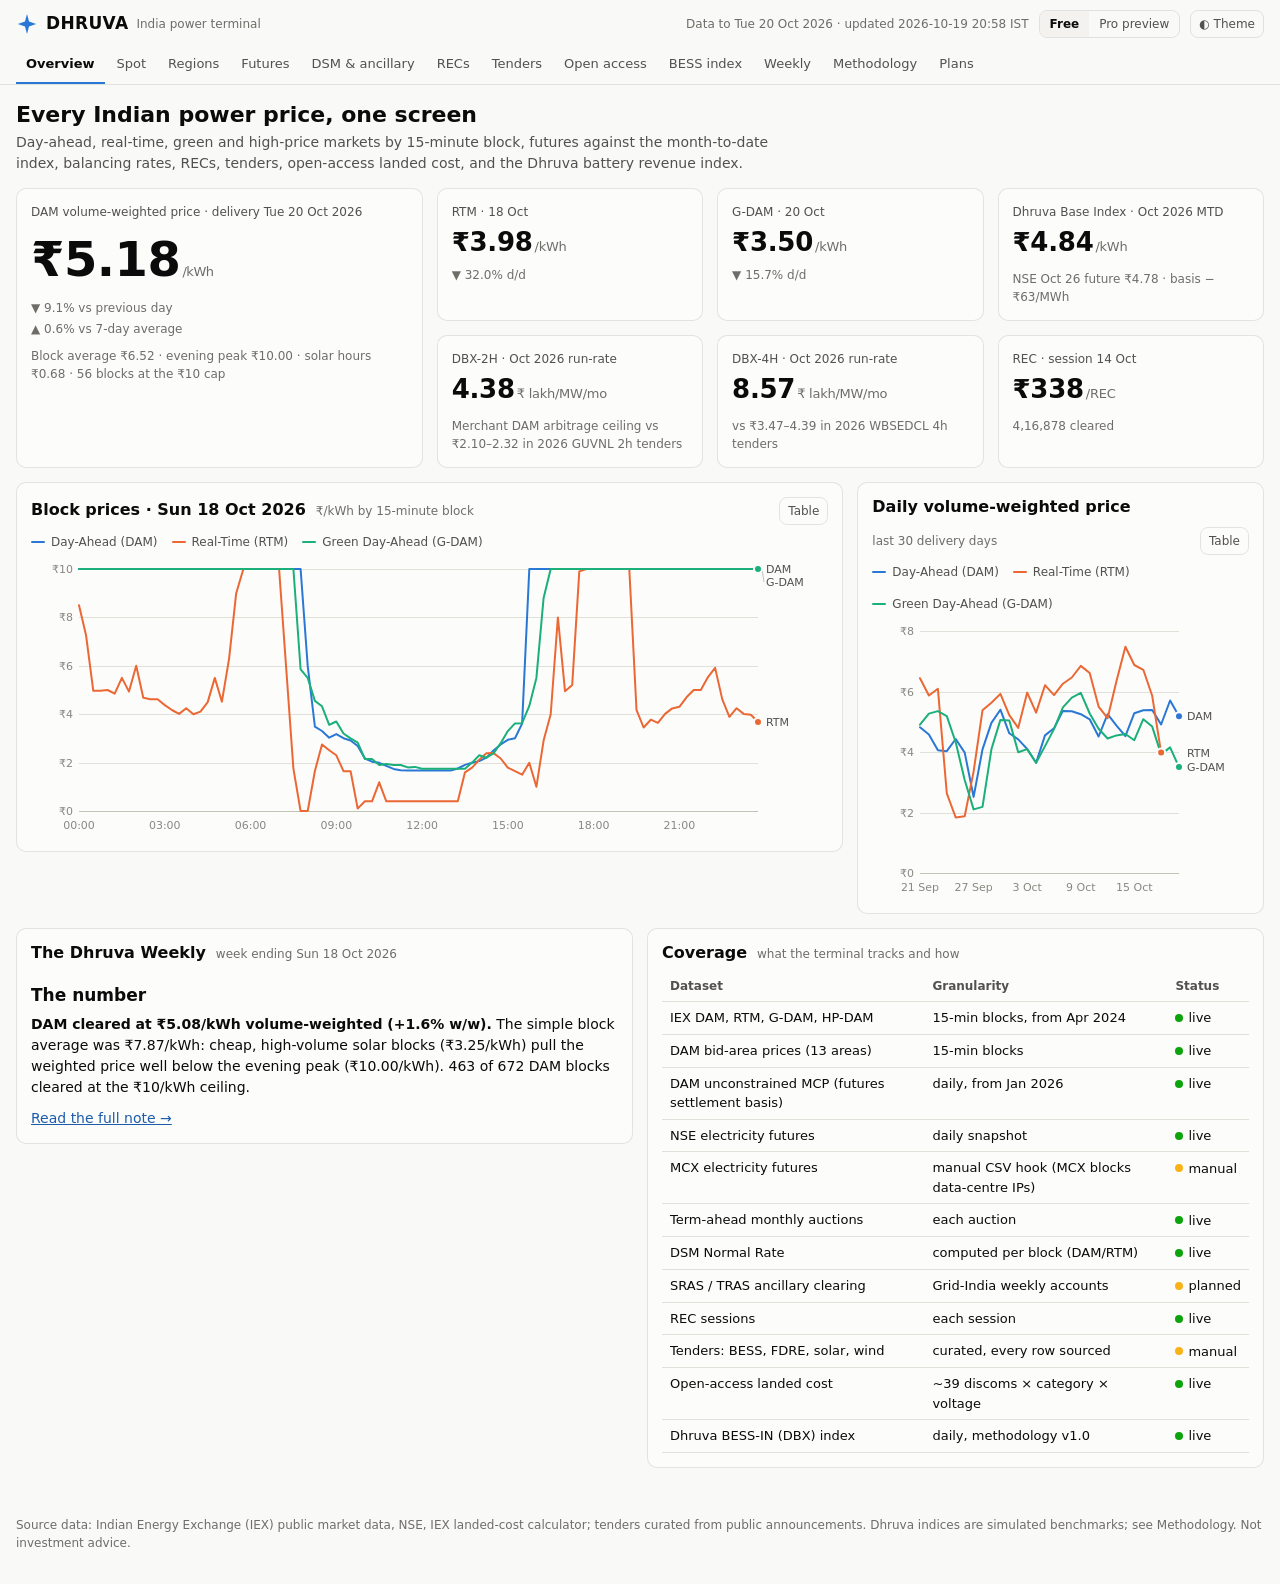
==== site/index.html @ 9ef3722b "Dhruva: India power price terminal with BESS-IN and base indices - Research, strategy, methodology a" ====
<!doctype html>
<html lang="en">
<head>
  <meta charset="utf-8">
  <meta name="viewport" content="width=device-width, initial-scale=1">
  <title>Dhruva Terminal</title>
  <meta name="description" content="Every Indian power price in one place: IEX DAM, RTM, G-DAM and HP-DAM by 15-minute block, futures against the month-to-date index, DSM, RECs, tenders, open-access landed cost, and the Dhruva BESS-IN battery revenue index.">
  <link rel="icon" href="data:image/svg+xml,%3Csvg xmlns='http://www.w3.org/2000/svg' viewBox='0 0 24 24'%3E%3Cpath fill='%232a78d6' d='M12 1l2.2 8.3L22 12l-7.8 2.7L12 23l-2.2-8.3L2 12l7.8-2.7z'/%3E%3C/svg%3E">
  <link rel="stylesheet" href="styles.css">
</head>
<body>
  <header class="top">
    <div class="top-inner">
      <div class="brand-row">
        <a class="brand" href="#/overview" aria-label="Dhruva home">
          <svg viewBox="0 0 24 24" aria-hidden="true"><path fill="currentColor" d="M12 1l2.2 8.3L22 12l-7.8 2.7L12 23l-2.2-8.3L2 12l7.8-2.7z"/></svg>
          <b>DHRUVA</b><span>India power terminal</span>
        </a>
        <div class="status">
          <span id="asof"></span>
          <div class="seg" role="group" aria-label="Plan view">
            <button data-tier="free" aria-pressed="true">Free</button>
            <button data-tier="pro" aria-pressed="false">Pro preview</button>
          </div>
          <button class="iconbtn" id="theme" aria-label="Toggle light or dark theme">◐ Theme</button>
        </div>
      </div>
      <nav class="tabs" aria-label="Sections"></nav>
    </div>
  </header>
  <main><p class="empty">Loading…</p></main>
  <footer>
    Source data: Indian Energy Exchange (IEX) public market data, NSE, IEX landed-cost calculator; tenders curated from public announcements.
    Dhruva indices are simulated benchmarks; see Methodology. Not investment advice.
  </footer>
  <script type="module" src="js/app.js"></script>
</body>
</html>
---- site/styles.css ----
/* Dhruva Terminal. Colour roles follow the validated reference palette. */
:root {
  color-scheme: light;
  --page: #f9f9f7;
  --surface-1: #fcfcfb;
  --surface-2: #f3f2ee;
  --ink-1: #0b0b0b;
  --ink-2: #52514e;
  --ink-3: #6f6d68;
  --muted: #898781;
  --grid: #e1e0d9;
  --axis: #c3c2b7;
  --border: rgba(11, 11, 11, 0.10);
  --accent: #2a78d6;
  --accent-ink: #1c5cab;
  --up-good: #006300;
  --down-bad: #b42f2f;
  --s1: #2a78d6; --s2: #eb6834; --s3: #1baf7a; --s4: #eda100;
  --s5: #e87ba4; --s6: #008300; --s7: #6250d6; --s8: #e34948;
  --wash: rgba(42, 120, 214, 0.10);
  --good: #0ca30c; --warning: #fab219; --serious: #ec835a; --critical: #d03b3b;
  --seq-0: #cde2fb; --seq-1: #9ec5f4; --seq-2: #6da7ec; --seq-3: #3987e5;
  --seq-4: #256abf; --seq-5: #184f95; --seq-6: #0d366b;
  --radius: 10px;
  --font: system-ui, -apple-system, "Segoe UI", Roboto, sans-serif;
}
@media (prefers-color-scheme: dark) {
  :root:where(:not([data-theme="light"])) {
    color-scheme: dark;
    --page: #0d0d0d; --surface-1: #1a1a19; --surface-2: #232321;
    --ink-1: #f0efec; --ink-2: #c3c2b7; --ink-3: #a5a49b; --muted: #898781;
    --grid: #2c2c2a; --axis: #383835; --border: rgba(255, 255, 255, 0.10);
    --accent: #3987e5; --accent-ink: #86b6ef; --up-good: #0ca30c; --down-bad: #e66767;
    --s1: #3987e5; --s2: #d95926; --s3: #199e70; --s4: #c98500;
    --s5: #d55181; --s6: #008300; --s7: #9085e9; --s8: #e66767;
    --wash: rgba(57, 135, 229, 0.14);
    --seq-0: #184f95; --seq-1: #1c5cab; --seq-2: #256abf; --seq-3: #3987e5;
    --seq-4: #6da7ec; --seq-5: #9ec5f4; --seq-6: #cde2fb;
  }
}
:root[data-theme="dark"] {
  color-scheme: dark;
  --page: #0d0d0d; --surface-1: #1a1a19; --surface-2: #232321;
  --ink-1: #f0efec; --ink-2: #c3c2b7; --ink-3: #a5a49b; --muted: #898781;
  --grid: #2c2c2a; --axis: #383835; --border: rgba(255, 255, 255, 0.10);
  --accent: #3987e5; --accent-ink: #86b6ef; --up-good: #0ca30c; --down-bad: #e66767;
  --s1: #3987e5; --s2: #d95926; --s3: #199e70; --s4: #c98500;
  --s5: #d55181; --s6: #008300; --s7: #9085e9; --s8: #e66767;
  --wash: rgba(57, 135, 229, 0.14);
  --seq-0: #184f95; --seq-1: #1c5cab; --seq-2: #256abf; --seq-3: #3987e5;
  --seq-4: #6da7ec; --seq-5: #9ec5f4; --seq-6: #cde2fb;
}

* { box-sizing: border-box; }
html { -webkit-text-size-adjust: 100%; }
body {
  margin: 0; background: var(--page); color: var(--ink-1);
  font: 14px/1.5 var(--font);
}
a { color: var(--accent-ink); }
h1, h2, h3 { line-height: 1.25; margin: 0; }
h1 { font-size: 22px; font-weight: 650; }
h2 { font-size: 16px; font-weight: 620; }
h3 { font-size: 13px; font-weight: 600; color: var(--ink-2); text-transform: none; }
p { margin: 0 0 10px; }
.muted { color: var(--ink-3); }
.small { font-size: 12px; }
.num, table td.n, table th.n { font-variant-numeric: tabular-nums; text-align: right; }

/* ------------------------------------------------ shell */
.top {
  position: sticky; top: 0; z-index: 20; background: var(--page);
  border-bottom: 1px solid var(--border);
}
.top-inner { max-width: 1320px; margin: 0 auto; padding: 10px 16px 0; }
.brand-row { display: flex; align-items: center; gap: 12px; flex-wrap: wrap; }
.brand { display: flex; align-items: center; gap: 8px; text-decoration: none; color: var(--ink-1); }
.brand svg { width: 22px; height: 22px; color: var(--accent); }
.brand b { font-size: 17px; letter-spacing: 0.02em; }
.brand span { font-size: 12px; color: var(--ink-3); }
.status { margin-left: auto; display: flex; gap: 10px; align-items: center; flex-wrap: wrap; font-size: 12px; color: var(--ink-3); }
.seg { display: inline-flex; border: 1px solid var(--border); border-radius: 8px; overflow: hidden; }
.seg button {
  font: inherit; font-size: 12px; padding: 4px 10px; border: 0; background: transparent;
  color: var(--ink-2); cursor: pointer;
}
.seg button[aria-pressed="true"] { background: var(--surface-2); color: var(--ink-1); font-weight: 600; }
.iconbtn {
  font: inherit; font-size: 12px; border: 1px solid var(--border); background: transparent; color: var(--ink-2);
  border-radius: 8px; padding: 4px 8px; cursor: pointer;
}
nav.tabs { display: flex; gap: 2px; overflow-x: auto; scrollbar-width: none; margin-top: 8px; }
nav.tabs::-webkit-scrollbar { display: none; }
nav.tabs a {
  white-space: nowrap; padding: 8px 10px; font-size: 13px; color: var(--ink-2); text-decoration: none;
  border-bottom: 2px solid transparent;
}
nav.tabs a[aria-current="page"] { color: var(--ink-1); border-bottom-color: var(--accent); font-weight: 600; }
main { max-width: 1320px; margin: 0 auto; padding: 16px 16px 48px; }
.page-head { display: flex; align-items: flex-end; gap: 16px; flex-wrap: wrap; margin-bottom: 14px; }
.page-head p { margin: 4px 0 0; color: var(--ink-2); max-width: 760px; }
.controls { display: flex; gap: 8px; flex-wrap: wrap; align-items: center; margin: 0 0 14px; }
.controls label { font-size: 12px; color: var(--ink-3); display: flex; gap: 6px; align-items: center; }
select, input[type="number"], input[type="date"] {
  font: inherit; font-size: 13px; color: var(--ink-1); background: var(--surface-1);
  border: 1px solid var(--border); border-radius: 8px; padding: 5px 8px;
}

/* ------------------------------------------------ layout */
.grid { display: grid; gap: 14px; grid-template-columns: repeat(12, 1fr); }
.c12 { grid-column: span 12; } .c8 { grid-column: span 8; } .c7 { grid-column: span 7; }
.c6 { grid-column: span 6; } .c5 { grid-column: span 5; } .c4 { grid-column: span 4; } .c3 { grid-column: span 3; }
@media (max-width: 980px) { .c8, .c7, .c6, .c5, .c4 { grid-column: span 12; } .c3 { grid-column: span 6; } }
@media (max-width: 520px) { .c3 { grid-column: span 12; } }
.card {
  background: var(--surface-1); border: 1px solid var(--border); border-radius: var(--radius);
  padding: 14px; min-width: 0;
}
.card-head { display: flex; align-items: baseline; gap: 10px; margin-bottom: 8px; flex-wrap: wrap; }
.card-head .sub { font-size: 12px; color: var(--ink-3); }
.card-head .actions { margin-left: auto; display: flex; gap: 6px; }
.note { font-size: 12px; color: var(--ink-3); margin-top: 8px; }

/* ------------------------------------------------ tiles */
.tile .label { font-size: 12px; color: var(--ink-2); }
.tile .value { font-size: 26px; font-weight: 620; margin: 2px 0; letter-spacing: -0.01em; }
.tile .value small { font-size: 13px; font-weight: 500; color: var(--ink-3); margin-left: 2px; }
.tile .delta { font-size: 12px; color: var(--ink-3); font-variant-numeric: tabular-nums; }
.delta .up { color: var(--up-good); } .delta .down { color: var(--down-bad); }
.hero .value { font-size: 48px; font-weight: 650; }

/* ------------------------------------------------ charts */
.chart { position: relative; width: 100%; }
.chart svg { display: block; overflow: visible; }
.chart text { fill: var(--muted); font-size: 11px; font-family: var(--font); }
.chart .tick text { font-variant-numeric: tabular-nums; }
.chart .gridline { stroke: var(--grid); stroke-width: 1; shape-rendering: crispEdges; }
.chart .baseline { stroke: var(--axis); stroke-width: 1; shape-rendering: crispEdges; }
.chart .endlabel { fill: var(--ink-2); font-size: 11px; }
.chart .reflabel { fill: var(--ink-2); font-size: 11px; }
.chart .crosshair { stroke: var(--axis); stroke-width: 1; }
.chart:focus-visible { outline: 2px solid var(--accent); outline-offset: 4px; border-radius: 6px; }
.legend { display: flex; gap: 14px; flex-wrap: wrap; font-size: 12px; color: var(--ink-2); margin-bottom: 6px; }
.legend .key { display: inline-flex; align-items: center; gap: 6px; }
.legend .line { width: 14px; height: 2px; border-radius: 2px; display: inline-block; }
.legend .rect { width: 10px; height: 10px; border-radius: 3px; display: inline-block; }
.tooltip {
  position: absolute; pointer-events: none; z-index: 5; min-width: 120px;
  background: var(--surface-1); border: 1px solid var(--border); border-radius: 8px;
  box-shadow: 0 4px 16px rgba(0, 0, 0, 0.12); padding: 8px 10px; font-size: 12px; color: var(--ink-2);
}
.tooltip .tt-title { color: var(--ink-3); margin-bottom: 4px; }
.tooltip .row { display: flex; align-items: center; gap: 6px; white-space: nowrap; }
.tooltip .row b { color: var(--ink-1); font-variant-numeric: tabular-nums; font-weight: 620; }
.tooltip .k { width: 12px; height: 2px; border-radius: 2px; display: inline-block; }
.scale { display: flex; align-items: center; gap: 6px; font-size: 11px; color: var(--ink-3); margin-top: 6px; }
.scale .bar { height: 8px; width: 160px; border-radius: 4px; }
canvas.heat { display: block; width: 100%; image-rendering: pixelated; border-radius: 4px; }

/* ------------------------------------------------ tables */
.tablewrap { overflow-x: auto; }
table { border-collapse: collapse; width: 100%; font-size: 13px; }
th, td { padding: 6px 8px; border-bottom: 1px solid var(--grid); text-align: left; vertical-align: top; }
th { font-weight: 600; color: var(--ink-2); font-size: 12px; position: sticky; top: 0; background: var(--surface-1); }
tbody tr:hover { background: var(--surface-2); }
.nowrap1 td:first-child { white-space: nowrap; }
.side-grid { display: grid; gap: 14px; grid-template-columns: repeat(3, 1fr); }
@media (max-width: 640px) { .side-grid { grid-template-columns: repeat(2, 1fr); } }
.tag {
  display: inline-block; font-size: 11px; padding: 1px 7px; border-radius: 999px; border: 1px solid var(--border);
  color: var(--ink-2); background: var(--surface-2); white-space: nowrap;
}
.status-dot { display: inline-flex; align-items: center; gap: 5px; }
.status-dot::before { content: ""; width: 8px; height: 8px; border-radius: 50%; background: var(--good); }
.status-dot.warn::before { background: var(--warning); }

/* ------------------------------------------------ gating */
.lock {
  border: 1px dashed var(--axis); border-radius: var(--radius); padding: 18px; text-align: center;
  color: var(--ink-2); background: var(--surface-2);
}
.lock b { color: var(--ink-1); display: block; margin-bottom: 4px; }
.btn {
  text-decoration: none; display: inline-block;
  font: inherit; font-size: 13px; border-radius: 8px; padding: 6px 12px; cursor: pointer;
  border: 1px solid var(--accent); background: var(--accent); color: #fff;
}
.btn.ghost { background: transparent; color: var(--accent-ink); }
.btn.small { font-size: 12px; padding: 3px 9px; }
.pro-badge { font-size: 10px; font-weight: 700; letter-spacing: 0.04em; color: var(--accent-ink); border: 1px solid var(--accent); border-radius: 4px; padding: 0 4px; margin-left: 4px; }

/* ------------------------------------------------ prose */
.prose { max-width: 820px; }
.prose h1 { font-size: 22px; margin: 4px 0 12px; }
.prose h2 { font-size: 17px; margin: 22px 0 8px; }
.prose h3 { font-size: 14px; margin: 18px 0 6px; color: var(--ink-1); }
.prose p, .prose li { color: var(--ink-1); }
.prose ul { padding-left: 20px; }
.prose code { background: var(--surface-2); padding: 1px 4px; border-radius: 4px; font-size: 12.5px; }
.prose pre { background: var(--surface-2); padding: 10px; border-radius: 8px; overflow-x: auto; }
.prose table { margin: 10px 0; }

.pricing { display: grid; grid-template-columns: repeat(3, 1fr); gap: 14px; }
@media (max-width: 900px) { .pricing { grid-template-columns: 1fr; } }
.plan h2 { margin-bottom: 2px; }
.plan .price { font-size: 26px; font-weight: 650; margin: 8px 0; }
.plan ul { padding-left: 18px; margin: 8px 0 14px; }
.plan li { margin: 3px 0; }
.plan.featured { border-color: var(--accent); }
footer { max-width: 1320px; margin: 0 auto; padding: 0 16px 32px; font-size: 12px; color: var(--ink-3); }
.empty { color: var(--ink-3); padding: 24px 0; text-align: center; }
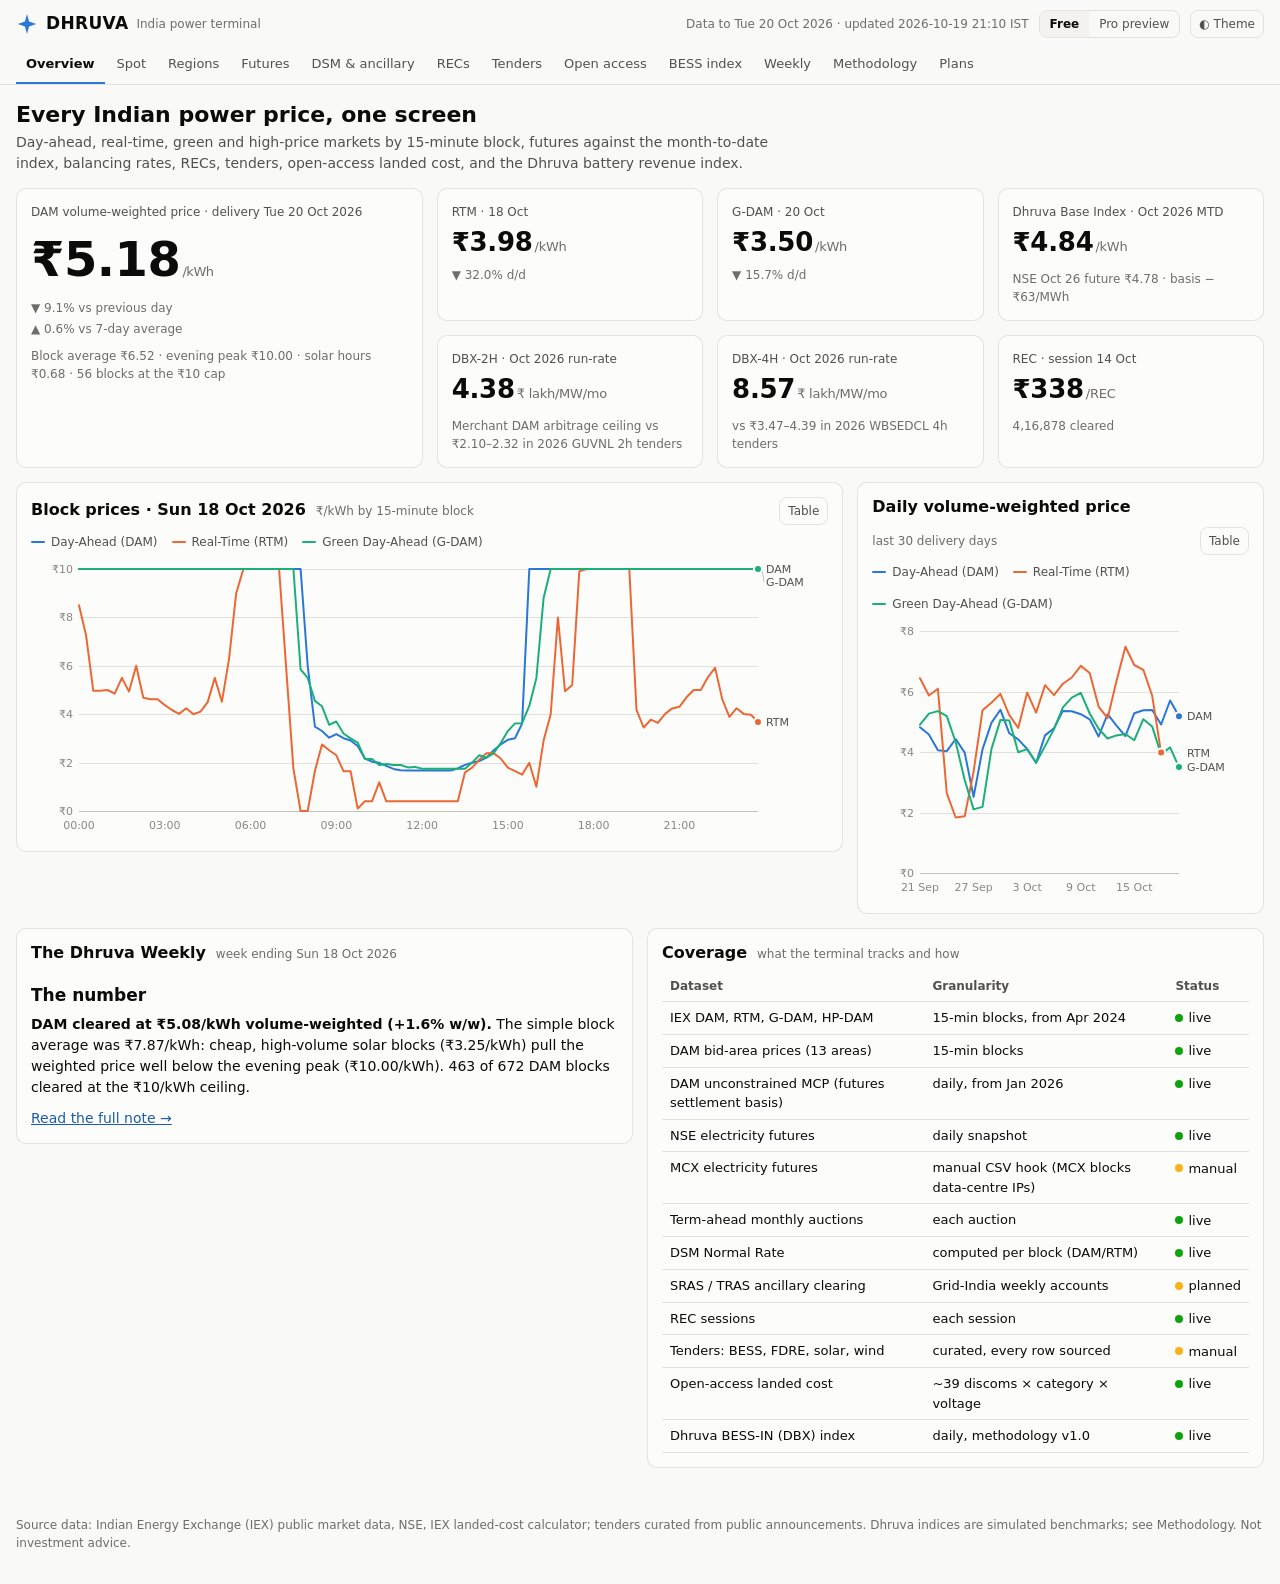
==== commit dee7312d: "Checkpoint landed-cost crawl, plain hash routes, layout fixes - Landed-cost crawl saves after each d" ====
--- a/site/index.html
+++ b/site/index.html
@@ -12,7 +12,7 @@
   <header class="top">
     <div class="top-inner">
       <div class="brand-row">
-        <a class="brand" href="#/overview" aria-label="Dhruva home">
+        <a class="brand" href="#overview" aria-label="Dhruva home">
           <svg viewBox="0 0 24 24" aria-hidden="true"><path fill="currentColor" d="M12 1l2.2 8.3L22 12l-7.8 2.7L12 23l-2.2-8.3L2 12l7.8-2.7z"/></svg>
           <b>DHRUVA</b><span>India power terminal</span>
         </a>
--- a/site/styles.css
+++ b/site/styles.css
@@ -68,11 +68,12 @@
 .num, table td.n, table th.n { font-variant-numeric: tabular-nums; text-align: right; }
 
 /* ------------------------------------------------ shell */
+body::before { content: ""; position: fixed; inset: 0 0 auto; height: env(safe-area-inset-top, 0px); z-index: 30; background: var(--page); }
 .top {
-  position: sticky; top: 0; z-index: 20; background: var(--page);
+  position: sticky; top: env(safe-area-inset-top, 0px); z-index: 20; background: var(--page);
   border-bottom: 1px solid var(--border);
 }
-.top-inner { max-width: 1320px; margin: 0 auto; padding: 10px 16px 0; }
+.top-inner { max-width: 1320px; margin: 0 auto; padding-block: 10px 0; padding-left: max(16px, env(safe-area-inset-left, 0px)); padding-right: max(16px, env(safe-area-inset-right, 0px)); }
 .brand-row { display: flex; align-items: center; gap: 12px; flex-wrap: wrap; }
 .brand { display: flex; align-items: center; gap: 8px; text-decoration: none; color: var(--ink-1); }
 .brand svg { width: 22px; height: 22px; color: var(--accent); }
@@ -96,7 +97,7 @@
   border-bottom: 2px solid transparent;
 }
 nav.tabs a[aria-current="page"] { color: var(--ink-1); border-bottom-color: var(--accent); font-weight: 600; }
-main { max-width: 1320px; margin: 0 auto; padding: 16px 16px 48px; }
+main { max-width: 1320px; margin: 0 auto; padding-block: 16px 48px; padding-left: max(16px, env(safe-area-inset-left, 0px)); padding-right: max(16px, env(safe-area-inset-right, 0px)); }
 .page-head { display: flex; align-items: flex-end; gap: 16px; flex-wrap: wrap; margin-bottom: 14px; }
 .page-head p { margin: 4px 0 0; color: var(--ink-2); max-width: 760px; }
 .controls { display: flex; gap: 8px; flex-wrap: wrap; align-items: center; margin: 0 0 14px; }
@@ -207,5 +208,5 @@
 .plan ul { padding-left: 18px; margin: 8px 0 14px; }
 .plan li { margin: 3px 0; }
 .plan.featured { border-color: var(--accent); }
-footer { max-width: 1320px; margin: 0 auto; padding: 0 16px 32px; font-size: 12px; color: var(--ink-3); }
+footer { max-width: 1320px; margin: 0 auto; padding-block: 0 32px; padding-left: max(16px, env(safe-area-inset-left, 0px)); padding-right: max(16px, env(safe-area-inset-right, 0px)); font-size: 12px; color: var(--ink-3); }
 .empty { color: var(--ink-3); padding: 24px 0; text-align: center; }
